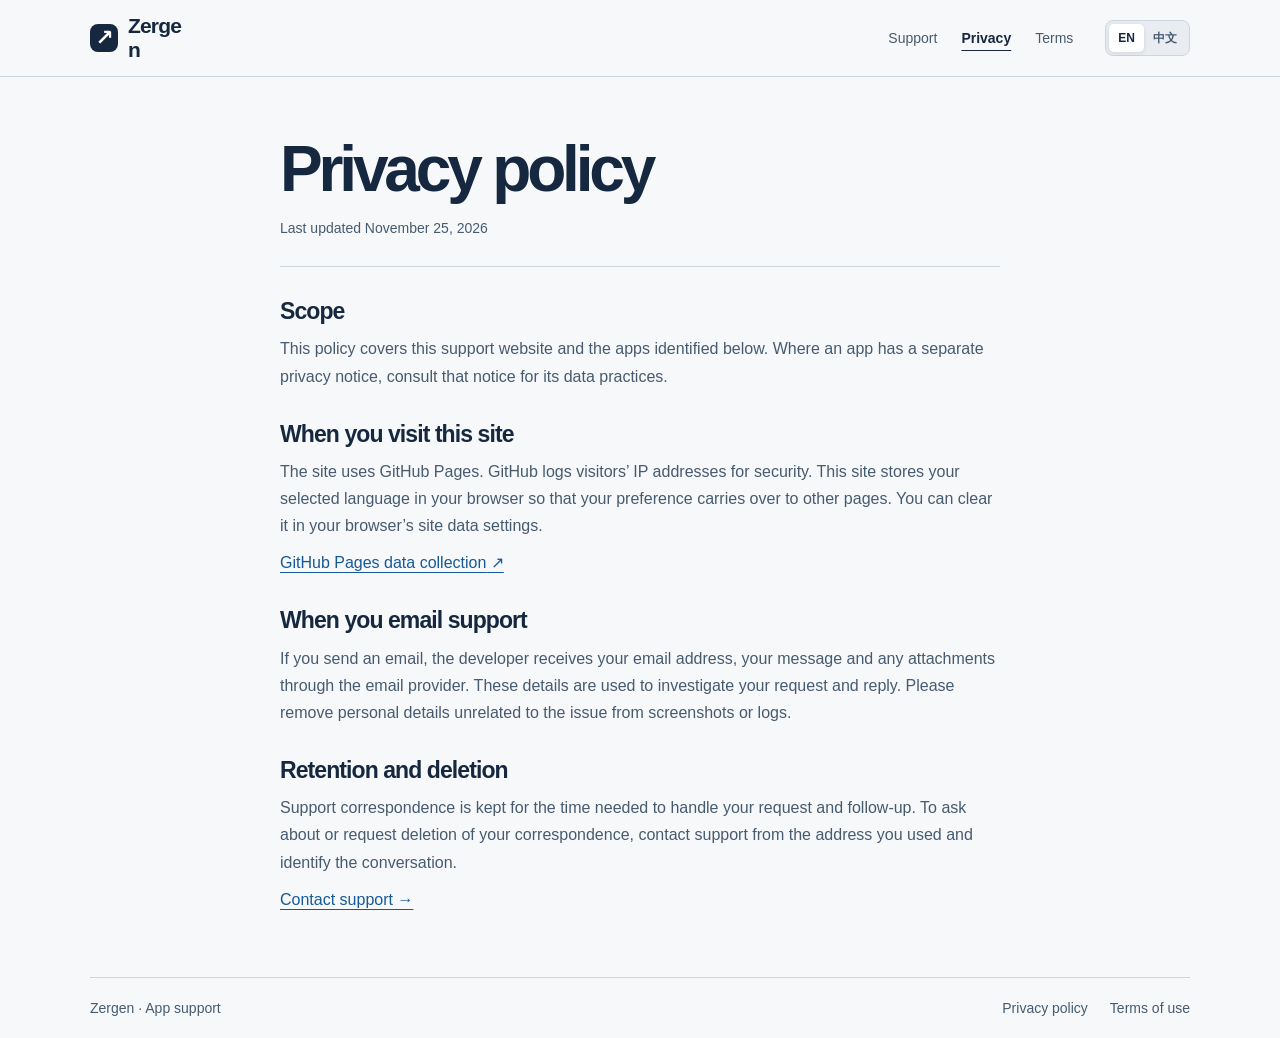
==== privacy.html @ 06a70c69 "first commit" ====
<!doctype html>
<html lang="en">
<head>
  <meta charset="utf-8">
  <meta name="viewport" content="width=device-width, initial-scale=1">
  <meta name="theme-color" content="#f7f8fa">
  <title>Privacy policy · Zergen</title>
  <link rel="stylesheet" href="./styles.css">
  <script src="./site-config.js" defer></script>
  <script src="./site.js" defer></script>
</head>
<body data-title-en="Privacy policy" data-title-zh="隐私政策">
  <a class="skip" href="#main"><span lang="en">Skip to content</span><span lang="zh-CN">跳到正文</span></a>
  <header class="bar">
    <div class="wrap header-inner">
      <a class="brand" href="./"><span class="mark" aria-hidden="true">↗</span><span data-brand>Zergen</span></a>
      <nav aria-label="Navigation"><a href="./index.html"><span lang="en">Support</span><span lang="zh-CN">支持</span></a>
<a href="./privacy.html" aria-current="page"><span lang="en">Privacy</span><span lang="zh-CN">隐私政策</span></a>
<a href="./terms.html"><span lang="en">Terms</span><span lang="zh-CN">服务条款</span></a></nav>
      <div class="languages" hidden><button type="button" lang="en" data-language="en">EN</button><button type="button" lang="zh-CN" data-language="zh-CN">中文</button></div>
    </div>
  </header>
  <main id="main" class="wrap"><article class="legal"><h1><span lang="en">Privacy policy</span><span lang="zh-CN">隐私政策</span></h1><p class="date"><span lang="en">Last updated</span><span lang="zh-CN">更新日期</span> <time data-policy-date="privacyUpdated"></time></p><section><h2><span lang="en">Scope</span><span lang="zh-CN">适用范围</span></h2><p><span lang="en">This policy covers this support website and the apps identified below. Where an app has a separate privacy notice, consult that notice for its data practices.</span><span lang="zh-CN">本政策说明本支持网站和下方列出的 App 如何处理数据。设有专属隐私政策的 App，请参阅对应政策。</span></p></section><div data-app-policies></div><section><h2><span lang="en">When you visit this site</span><span lang="zh-CN">访问网站时</span></h2><p><span lang="en">The site uses GitHub Pages. GitHub logs visitors’ IP addresses for security. This site stores your selected language in your browser so that your preference carries over to other pages. You can clear it in your browser’s site data settings.</span><span lang="zh-CN">本网站使用 GitHub Pages 托管。GitHub 会出于安全目的记录访客的 IP 地址。网站会将你选择的语言保存在浏览器中，以便在其他页面沿用。你可以在浏览器的网站数据设置中清除此偏好。</span></p></section><p><a href="https://docs.github.com/en/pages/getting-started-with-github-pages/what-is-github-pages#data-collection"><span lang="en">GitHub Pages data collection</span><span lang="zh-CN">GitHub Pages 数据收集说明</span> ↗</a></p><section><h2><span lang="en">When you email support</span><span lang="zh-CN">通过邮件反馈时</span></h2><p><span lang="en">If you send an email, the developer receives your email address, your message and any attachments through the email provider. These details are used to investigate your request and reply. Please remove personal details unrelated to the issue from screenshots or logs.</span><span lang="zh-CN">发送邮件后，开发者会通过邮件服务商收到你的邮箱地址、邮件内容和附件，用于了解问题并回复。发送前，请移除截图或日志中与问题无关的个人信息。</span></p></section><section><h2><span lang="en">Retention and deletion</span><span lang="zh-CN">保留与删除</span></h2><p><span lang="en">Support correspondence is kept for the time needed to handle your request and follow-up. To ask about or request deletion of your correspondence, contact support from the address you used and identify the conversation.</span><span lang="zh-CN">为处理反馈和后续沟通，开发者会在所需期间内保留往来邮件。如需查询或请求删除邮件，请使用原邮箱联系开发者，并指明对应的邮件。</span></p></section><p><a href="./"><span lang="en">Contact support</span><span lang="zh-CN">联系支持</span> →</a></p></article></main>
  <footer class="wrap footer"><a href="./"><span data-brand>Zergen</span> · <span lang="en">App support</span><span lang="zh-CN">应用支持</span></a><div><a href="./privacy.html"><span lang="en">Privacy policy</span><span lang="zh-CN">隐私政策</span></a><a href="./terms.html"><span lang="en">Terms of use</span><span lang="zh-CN">服务条款</span></a></div></footer>
</body>
</html>
---- styles.css ----
:root {
  color-scheme: light;
  --ink: #15283f;
  --muted: #465b70;
  --link: #165997;
  --line: #ccd6de;
  --page: #f7f8fa;
  font-family: "Inter", -apple-system, BlinkMacSystemFont, "Segoe UI", "PingFang SC", sans-serif;
  background: var(--page);
  color: var(--ink);
}
* { box-sizing: border-box; }
[hidden], html:lang(en) main [lang="zh-CN"], html:lang(zh) main [lang="en"],
html:lang(en) span[lang="zh-CN"], html:lang(zh) span[lang="en"] { display: none !important; }
body { margin: 0; }
a { color: inherit; text-underline-offset: .23em; }
a:hover { color: var(--link); }
:focus-visible { outline: 3px solid #106dd0; outline-offset: 4px; }
.wrap { width: min(1100px, calc(100% - 88px)); margin-inline: auto; }
.bar { border-bottom: 1px solid var(--line); }
.header-inner, .brand, nav, .languages, .footer, .footer div, .contact { display: flex; align-items: center; }
.header-inner { min-height: 76px; gap: 32px; }
.brand, nav a, .footer a, .action { text-decoration: none; }
.brand { gap: 10px; font-weight: 740; font-size: 21px; letter-spacing: -.04em; margin-right: auto; overflow-wrap: anywhere; }
.mark { display: grid; place-items: center; flex: 0 0 28px; height: 28px; border-radius: 8px; background: var(--ink); color: white; font: 600 22px/1 system-ui; }
nav { gap: 24px; }
nav a, .footer { color: var(--muted); font-size: 14px; }
nav a[aria-current="page"] { color: var(--ink); font-weight: 650; text-decoration: underline; text-underline-offset: 7px; }
.languages { padding: 3px; background: #e9edf1; border: 1px solid var(--line); border-radius: 8px; }
.languages button { border: 0; border-radius: 5px; background: transparent; color: var(--muted); cursor: pointer; min-height: 28px; padding: 2px 9px; font: inherit; font-size: 12px; line-height: 1.2; font-weight: 600; }
.languages [aria-pressed="true"] { background: white; color: var(--ink); box-shadow: 0 1px 4px #1c314220; }
.skip { position: absolute; left: 12px; top: 12px; z-index: 5; background: white; padding: 10px; transform: translateY(-180%); }
.skip:focus { transform: none; }
.hero { margin-top: 32px; padding: clamp(28px,5vw,72px); min-height: 365px; border: 1px solid #c6d7e6; border-radius: 22px; background: radial-gradient(ellipse at 85% 15%, #f1f7ff, transparent 58%), #e1edf8; display: grid; grid-template-columns: minmax(0, 1.3fr) minmax(0,.8fr); align-items: center; gap: 5%; overflow: hidden; }
h1, h2, h3, p { margin: 0; }
h1 { font: 600 clamp(48px,6vw,82px)/1.07 "Instrument Sans", -apple-system, BlinkMacSystemFont, "Segoe UI", sans-serif; letter-spacing: -.065em; }
:lang(zh-CN) h1 { letter-spacing: -.045em; }
.hero-copy > p, .guides p, .legal p { color: var(--muted); line-height: 1.7; }
.hero-copy > p { font-size: 18px; max-width: 39ch; margin-top: 18px; }
.contact { flex-wrap: wrap; gap: 14px 18px; margin-top: 28px; }
.action { display: inline-flex; align-items: center; gap: 16px; font-weight: 610; font-size: 15px; border-radius: 8px; background: var(--ink); color: white; padding: 13px 17px; }
.action:hover { background: #254667; color: white; }
.address, .legal a { color: var(--link); overflow-wrap: anywhere; }
.address, .hero-copy .unconfigured { font-size: 14px; }
.hero-copy .unconfigured { margin-top: 28px; }
.mail-art { display: grid; place-items: center; padding: 38px 5% 22px; }
.envelope { position: relative; width: min(100%, 250px); aspect-ratio: 1.45; transform: rotate(-10deg); filter: drop-shadow(2px 16px 10px #284d771e); }
.envelope > div { position: absolute; }
.back { inset: -27% 0 0; background: linear-gradient(130deg,#729dc4,#507aa6); clip-path: polygon(0 35%,50% 0,100% 35%,100% 100%,0 100%); }
.paper { left: 8%; right: 8%; top: -12%; bottom: 12%; border-radius: 4px; border: 1px solid #cad7e6; background: #fffdf8; transform: rotate(5deg); }
.stamp { position: absolute; right: 9%; top: 10%; width: 15%; aspect-ratio: 1.1; border: 3px dotted #507ca6; background: #dee9f3; }
.writing { position: absolute; left: 10%; top: 22%; width: 38%; height: 10%; border-block: 2px solid #b5c4d0; }
.pocket { inset: 15% 0 0; border-radius: 0 0 5px 5px; background: linear-gradient(110deg,#bad3e9,#97bbdf); clip-path: polygon(0 0,50% 54%,100% 0,100% 100%,0 100%); }
.fold { inset: 51% 0 0; border-radius: 0 0 5px 5px; background: linear-gradient(160deg,#cbdff0,#a8c7e4); clip-path: polygon(0 100%,50% 0,100% 100%); }
.guide { margin: 52px 0 64px; }
h2 { font-size: clamp(25px,3vw,34px); line-height: 1.22; letter-spacing: -.04em; }
.guides { display: grid; grid-template-columns: repeat(2,minmax(0,1fr)); gap: 50px; margin-top: 24px; }
.guides article { border-top: 2px solid #b4c6d6; padding-top: 20px; }
h3 { font-size: 20px; font-weight: 620; letter-spacing: -.025em; }
.guides p { margin-top: 9px; max-width: 49ch; }
.legal { max-width: 720px; margin: 58px auto 64px; }
.legal h1 { font-size: clamp(40px,5vw,66px); }
.legal .date { font-size: 14px; margin: 14px 0 30px; border-bottom: 1px solid var(--line); padding-bottom: 25px; }
.legal section { margin-top: 30px; }
.legal h2 { font-size: 23px; }
.legal p { margin-top: 10px; }
.footer { border-top: 1px solid var(--line); padding-block: 22px; gap: 20px; justify-content: space-between; }
.footer div { gap: 22px; }
@media (max-width: 720px) {
  .wrap { width: calc(100% - 40px); }
  .header-inner { gap: 16px; }
  nav { gap: 14px; }
  .hero { grid-template-columns: minmax(0,1.4fr) minmax(0,.6fr); gap: 12px; min-height: 300px; }
  .guides { gap: 28px; }
}
@media (max-width: 540px) {
  .wrap { width: calc(100% - 32px); }
  .header-inner { flex-wrap: wrap; padding-block: 14px; gap: 10px; }
  nav { order: 3; width: 100%; gap: 23px; padding-block: 5px; }
  .hero { margin-top: 18px; grid-template-columns: minmax(0,1fr); padding: 28px 23px; }
  .mail-art { display: none; }
  .hero-copy > p { font-size: 16px; }
  .guide { margin: 34px 0 42px; }
  .guides { grid-template-columns: 1fr; gap: 22px; }
  .legal { margin-block: 36px 48px; }
  .footer { flex-wrap: wrap; }
}
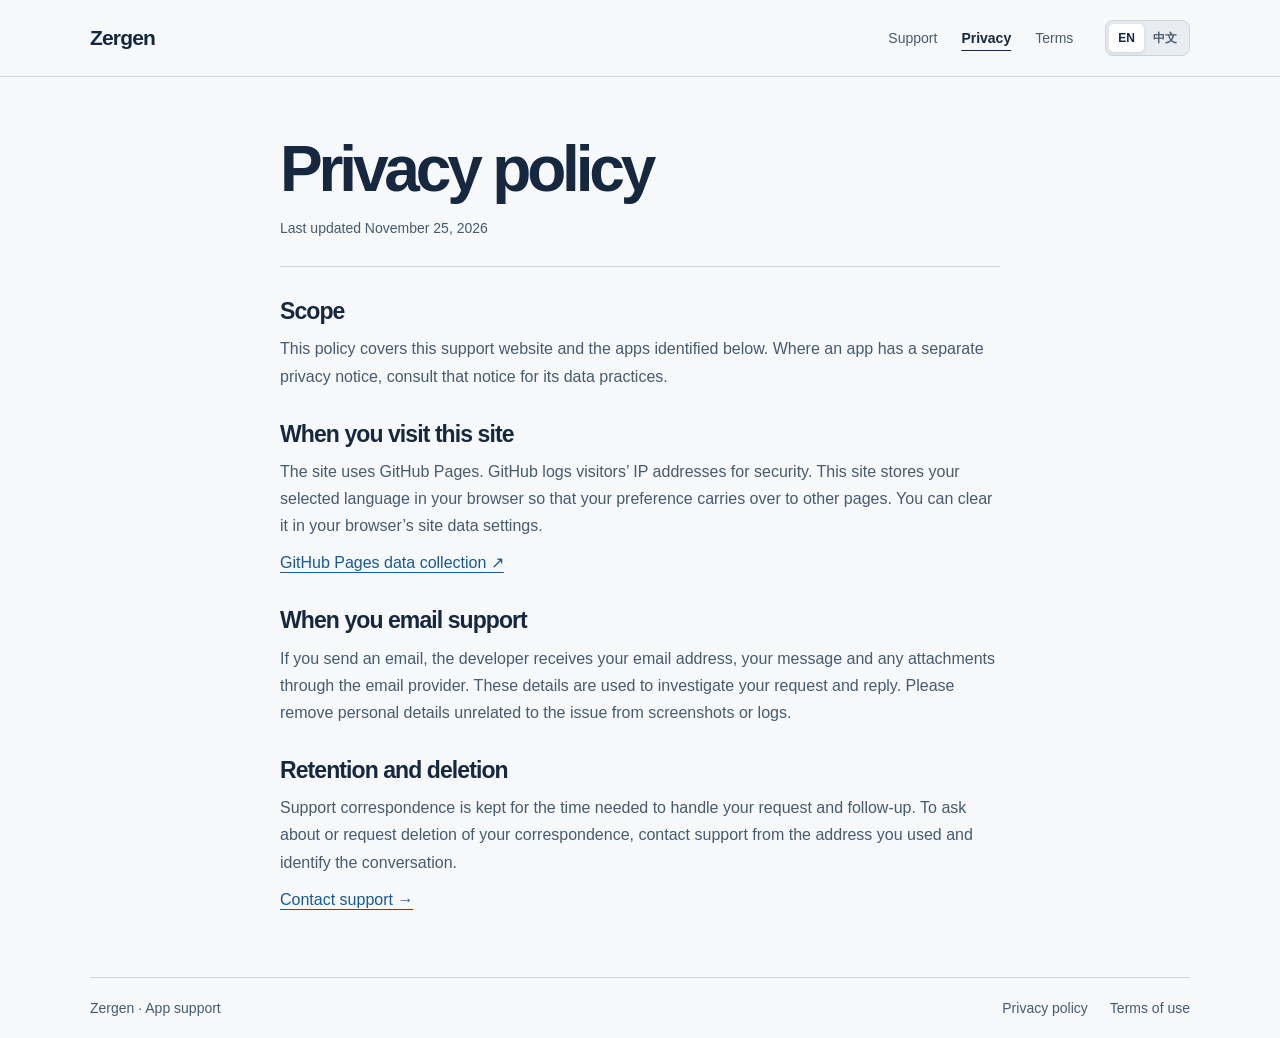
==== commit 5929767d: "Use a text wordmark and publish the support email" ====
--- a/privacy.html
+++ b/privacy.html
@@ -13,7 +13,7 @@
   <a class="skip" href="#main"><span lang="en">Skip to content</span><span lang="zh-CN">跳到正文</span></a>
   <header class="bar">
     <div class="wrap header-inner">
-      <a class="brand" href="./"><span class="mark" aria-hidden="true">↗</span><span data-brand>Zergen</span></a>
+      <a class="brand" href="./" data-brand>Zergen</a>
       <nav aria-label="Navigation"><a href="./index.html"><span lang="en">Support</span><span lang="zh-CN">支持</span></a>
 <a href="./privacy.html" aria-current="page"><span lang="en">Privacy</span><span lang="zh-CN">隐私政策</span></a>
 <a href="./terms.html"><span lang="en">Terms</span><span lang="zh-CN">服务条款</span></a></nav>
--- a/styles.css
+++ b/styles.css
@@ -18,11 +18,10 @@
 :focus-visible { outline: 3px solid #106dd0; outline-offset: 4px; }
 .wrap { width: min(1100px, calc(100% - 88px)); margin-inline: auto; }
 .bar { border-bottom: 1px solid var(--line); }
-.header-inner, .brand, nav, .languages, .footer, .footer div, .contact { display: flex; align-items: center; }
+.header-inner, nav, .languages, .footer, .footer div, .contact { display: flex; align-items: center; }
 .header-inner { min-height: 76px; gap: 32px; }
 .brand, nav a, .footer a, .action { text-decoration: none; }
-.brand { gap: 10px; font-weight: 740; font-size: 21px; letter-spacing: -.04em; margin-right: auto; overflow-wrap: anywhere; }
-.mark { display: grid; place-items: center; flex: 0 0 28px; height: 28px; border-radius: 8px; background: var(--ink); color: white; font: 600 22px/1 system-ui; }
+.brand { flex: none; font-weight: 740; font-size: 21px; letter-spacing: -.04em; margin-right: auto; white-space: nowrap; }
 nav { gap: 24px; }
 nav a, .footer { color: var(--muted); font-size: 14px; }
 nav a[aria-current="page"] { color: var(--ink); font-weight: 650; text-decoration: underline; text-underline-offset: 7px; }
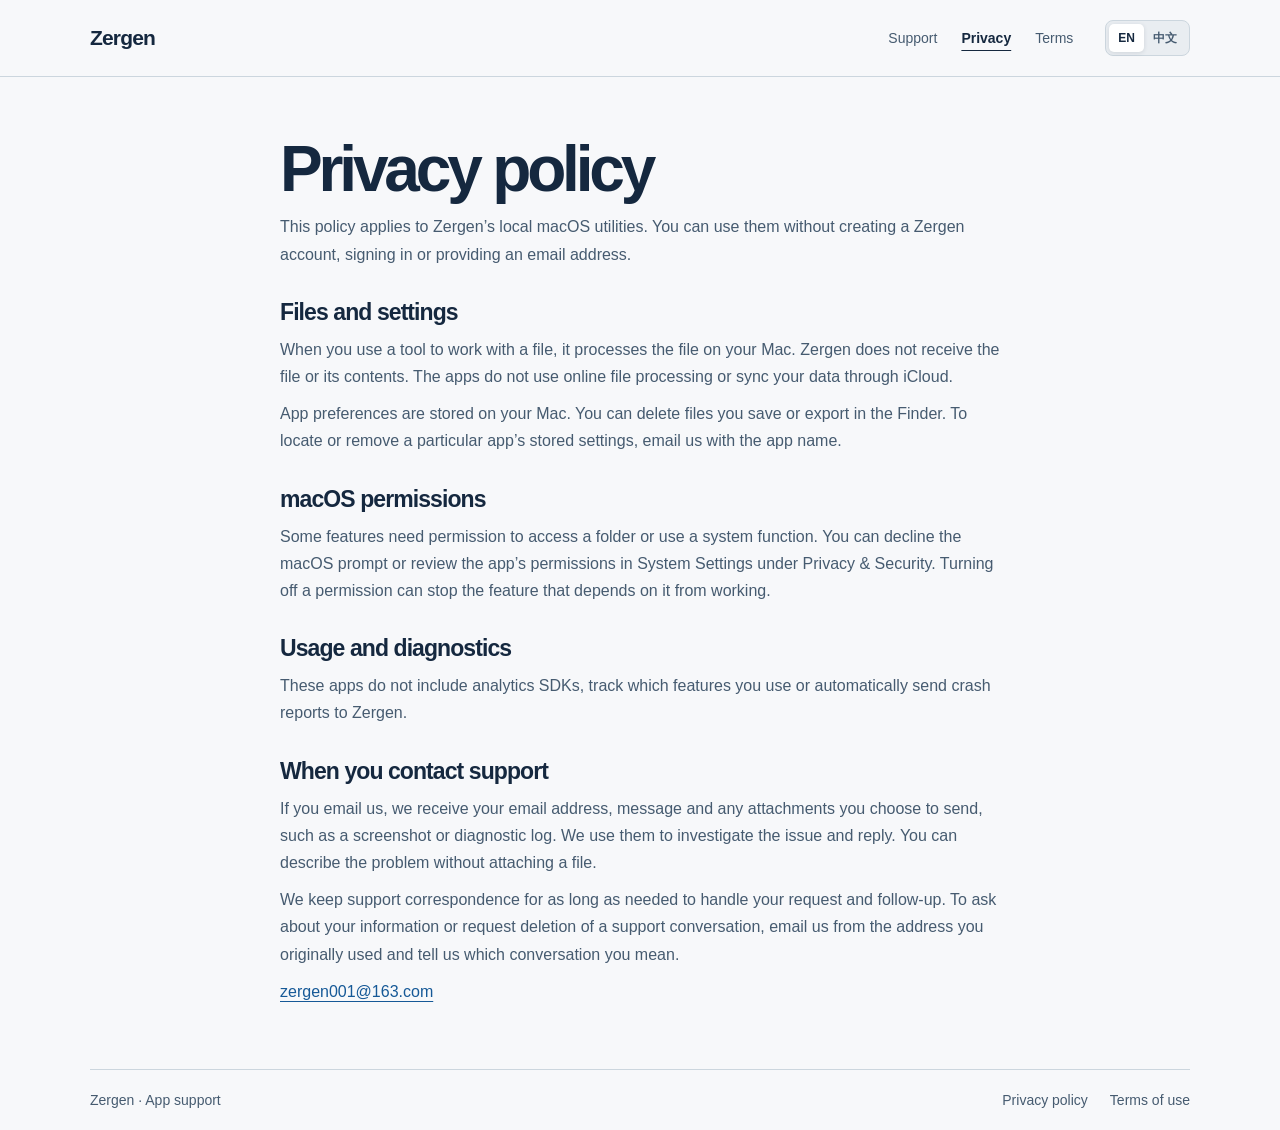
==== commit de7f3cfa: "Write bilingual privacy and use terms for local macOS apps" ====
--- a/privacy.html
+++ b/privacy.html
@@ -20,7 +20,68 @@
       <div class="languages" hidden><button type="button" lang="en" data-language="en">EN</button><button type="button" lang="zh-CN" data-language="zh-CN">中文</button></div>
     </div>
   </header>
-  <main id="main" class="wrap"><article class="legal"><h1><span lang="en">Privacy policy</span><span lang="zh-CN">隐私政策</span></h1><p class="date"><span lang="en">Last updated</span><span lang="zh-CN">更新日期</span> <time data-policy-date="privacyUpdated"></time></p><section><h2><span lang="en">Scope</span><span lang="zh-CN">适用范围</span></h2><p><span lang="en">This policy covers this support website and the apps identified below. Where an app has a separate privacy notice, consult that notice for its data practices.</span><span lang="zh-CN">本政策说明本支持网站和下方列出的 App 如何处理数据。设有专属隐私政策的 App，请参阅对应政策。</span></p></section><div data-app-policies></div><section><h2><span lang="en">When you visit this site</span><span lang="zh-CN">访问网站时</span></h2><p><span lang="en">The site uses GitHub Pages. GitHub logs visitors’ IP addresses for security. This site stores your selected language in your browser so that your preference carries over to other pages. You can clear it in your browser’s site data settings.</span><span lang="zh-CN">本网站使用 GitHub Pages 托管。GitHub 会出于安全目的记录访客的 IP 地址。网站会将你选择的语言保存在浏览器中，以便在其他页面沿用。你可以在浏览器的网站数据设置中清除此偏好。</span></p></section><p><a href="https://docs.github.com/en/pages/getting-started-with-github-pages/what-is-github-pages#data-collection"><span lang="en">GitHub Pages data collection</span><span lang="zh-CN">GitHub Pages 数据收集说明</span> ↗</a></p><section><h2><span lang="en">When you email support</span><span lang="zh-CN">通过邮件反馈时</span></h2><p><span lang="en">If you send an email, the developer receives your email address, your message and any attachments through the email provider. These details are used to investigate your request and reply. Please remove personal details unrelated to the issue from screenshots or logs.</span><span lang="zh-CN">发送邮件后，开发者会通过邮件服务商收到你的邮箱地址、邮件内容和附件，用于了解问题并回复。发送前，请移除截图或日志中与问题无关的个人信息。</span></p></section><section><h2><span lang="en">Retention and deletion</span><span lang="zh-CN">保留与删除</span></h2><p><span lang="en">Support correspondence is kept for the time needed to handle your request and follow-up. To ask about or request deletion of your correspondence, contact support from the address you used and identify the conversation.</span><span lang="zh-CN">为处理反馈和后续沟通，开发者会在所需期间内保留往来邮件。如需查询或请求删除邮件，请使用原邮箱联系开发者，并指明对应的邮件。</span></p></section><p><a href="./"><span lang="en">Contact support</span><span lang="zh-CN">联系支持</span> →</a></p></article></main>
+  <main id="main" class="wrap">
+    <article class="legal">
+      <h1>
+        <span lang="en">Privacy policy</span>
+        <span lang="zh-CN">隐私政策</span>
+      </h1>
+      <p>
+        <span lang="en">This policy applies to Zergen’s local macOS utilities. You can use them without creating a Zergen account, signing in or providing an email address.</span>
+        <span lang="zh-CN">本政策适用于 Zergen 的本地 macOS 工具。你可以直接使用这些工具，无需注册 Zergen 账户、登录或提供邮箱地址。</span>
+      </p>
+      <section>
+        <h2>
+          <span lang="en">Files and settings</span>
+          <span lang="zh-CN">文件与设置</span>
+        </h2>
+        <p>
+          <span lang="en">When you use a tool to work with a file, it processes the file on your Mac. Zergen does not receive the file or its contents. The apps do not use online file processing or sync your data through iCloud.</span>
+          <span lang="zh-CN">当你用工具处理文件时，处理过程在你的 Mac 上完成。文件及其内容不会发送给 Zergen。这些工具不使用在线文件处理服务，也不通过 iCloud 同步你的数据。</span>
+        </p>
+        <p>
+          <span lang="en">App preferences are stored on your Mac. You can delete files you save or export in the Finder. To locate or remove a particular app’s stored settings, email us with the app name.</span>
+          <span lang="zh-CN">App 的偏好设置保存在你的 Mac 上。你可以在「访达」中删除自己保存或导出的文件。如果想查找或清除某款工具的设置，可以把 App 名称发给我们。</span>
+        </p>
+      </section>
+      <section>
+        <h2>
+          <span lang="en">macOS permissions</span>
+          <span lang="zh-CN">macOS 权限</span>
+        </h2>
+        <p>
+          <span lang="en">Some features need permission to access a folder or use a system function. You can decline the macOS prompt or review the app’s permissions in System Settings under Privacy &amp; Security. Turning off a permission can stop the feature that depends on it from working.</span>
+          <span lang="zh-CN">某些功能需要访问文件夹或使用系统功能。你可以在 macOS 提示时拒绝授权，也可以前往「系统设置」中的「隐私与安全性」查看和更改已授予的权限。关闭权限后，依赖该权限的功能可能无法使用。</span>
+        </p>
+      </section>
+      <section>
+        <h2>
+          <span lang="en">Usage and diagnostics</span>
+          <span lang="zh-CN">使用统计与诊断</span>
+        </h2>
+        <p>
+          <span lang="en">These apps do not include analytics SDKs, track which features you use or automatically send crash reports to Zergen.</span>
+          <span lang="zh-CN">这些 App 不集成使用统计 SDK，不跟踪你使用了哪些功能，也不会自动向 Zergen 发送崩溃报告。</span>
+        </p>
+      </section>
+      <div data-app-policies></div>
+      <section>
+        <h2>
+          <span lang="en">When you contact support</span>
+          <span lang="zh-CN">当你联系技术支持时</span>
+        </h2>
+        <p>
+          <span lang="en">If you email us, we receive your email address, message and any attachments you choose to send, such as a screenshot or diagnostic log. We use them to investigate the issue and reply. You can describe the problem without attaching a file.</span>
+          <span lang="zh-CN">如果你来信求助，我们会收到你的邮箱地址、邮件正文，以及你主动附上的截图或诊断日志。这些信息用于排查问题和回复邮件。你也可以只用文字描述问题。</span>
+        </p>
+        <p>
+          <span lang="en">We keep support correspondence for as long as needed to handle your request and follow-up. To ask about your information or request deletion of a support conversation, email us from the address you originally used and tell us which conversation you mean.</span>
+          <span lang="zh-CN">我们在处理问题和后续沟通所需的期间内保留往来邮件。如需查询相关信息或请求删除某次通信，请用原邮箱来信，并注明对应的邮件。</span>
+        </p>
+        <p><a data-email href="mailto:zergen001@163.com">zergen001@163.com</a></p>
+      </section>
+    </article>
+  </main>
   <footer class="wrap footer"><a href="./"><span data-brand>Zergen</span> · <span lang="en">App support</span><span lang="zh-CN">应用支持</span></a><div><a href="./privacy.html"><span lang="en">Privacy policy</span><span lang="zh-CN">隐私政策</span></a><a href="./terms.html"><span lang="en">Terms of use</span><span lang="zh-CN">服务条款</span></a></div></footer>
 </body>
 </html>
--- a/styles.css
+++ b/styles.css
@@ -59,7 +59,6 @@
 .guides p { margin-top: 9px; max-width: 49ch; }
 .legal { max-width: 720px; margin: 58px auto 64px; }
 .legal h1 { font-size: clamp(40px,5vw,66px); }
-.legal .date { font-size: 14px; margin: 14px 0 30px; border-bottom: 1px solid var(--line); padding-bottom: 25px; }
 .legal section { margin-top: 30px; }
 .legal h2 { font-size: 23px; }
 .legal p { margin-top: 10px; }
